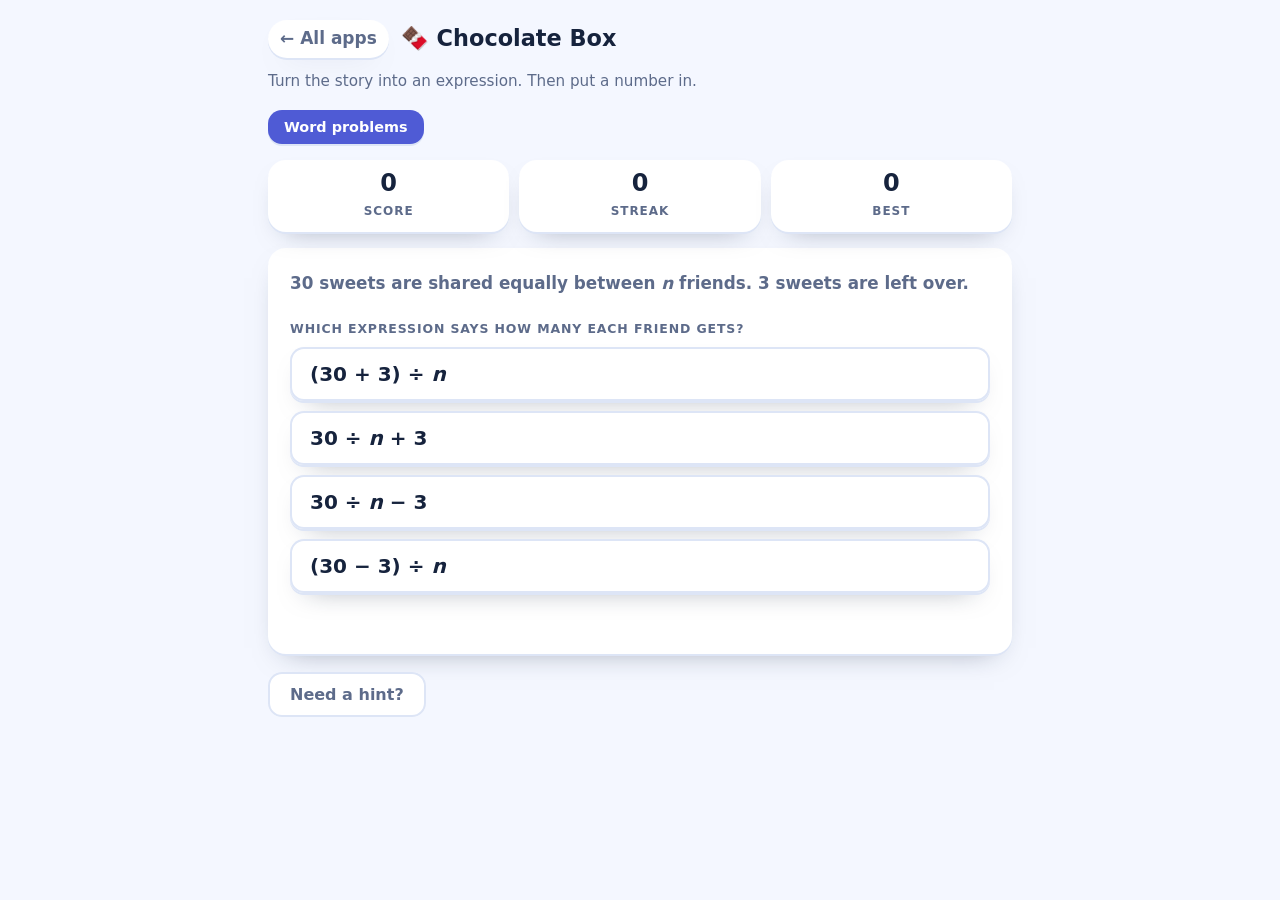
==== apps/chocolate-box.html @ 4746f77a "feat: HCF Detective and Chocolate Box, and act on the Fable review The hub advertised four apps that" ====
<!doctype html>
<html lang="en">
<head>
<meta charset="utf-8">
<meta name="viewport" content="width=device-width, initial-scale=1">
<title>Chocolate Box · mathlab</title>
<link rel="stylesheet" href="../shared/theme.css">
</head>
<body>
<main class="wrap">
  <div class="topbar">
    <a class="back" href="../index.html">← All apps</a>
    <h1>🍫 Chocolate Box</h1>
    <p class="tagline">Turn the story into an expression. Then put a number in.</p>
  </div>
  <div id="game"></div>
</main>

<script src="../shared/engine.js"></script>
<script>
MathLab.app('chocolate-box', {
  emoji: '🍫',
  title: 'Chocolate Box',
  tagline: 'Turn the story into an expression. Then put a number in.',
  blurb: 'Word problems: write the expression first, then work out the number.',

  build() {
  const { rnd, pick, shuffle, mathHTML } = MathLab;

  /* Each story gives the right expression and the wrong ones people actually write.
     Offering the real mistakes as choices is the point: a blank box tells you nothing
     about which idea is broken, a chosen distractor tells you exactly. */

  function chocolates() {
    const N = pick([12, 16, 20, 24, 30]);
    return {
      story: 'There are <b>' + N + '</b> chocolates in a box. Aislin eats <i class="var">x</i> of them.',
      ask: 'Which expression says how many are <b>left</b>?',
      right: { text: N + ' − x', f: (x) => N - x },
      wrong: [
        { text: 'x − ' + N, f: (x) => x - N, why: 'That is the wrong way round — it gives a negative answer.' },
        { text: N + ' + x', f: (x) => N + x, why: 'Eating them makes the number go down, not up.' },
        { text: N + ' ÷ x', f: (x) => N / x, why: 'Nothing here is being shared out.' },
      ],
      value: rnd(3, 9),
      letter: 'x',
    };
  }

  function halfOfTheRest() {
    const N = pick([16, 20, 24, 28]);
    return {
      story: 'There are <b>' + N + '</b> chocolates. Aislin eats <i class="var">x</i>. ' +
             'Brindi then eats <b>half</b> of the ones that are left.',
      ask: 'Which expression says how many <b>Brindi</b> eats?',
      right: { text: '(' + N + ' − x) ÷ 2', f: (x) => (N - x) / 2 },
      wrong: [
        { text: N + ' − x ÷ 2', f: (x) => N - x / 2, why: 'Without the bracket, only the x gets halved.' },
        { text: N + ' ÷ 2 − x', f: (x) => N / 2 - x, why: 'That halves the box first, before Aislin eats.' },
        { text: '(' + N + ' + x) ÷ 2', f: (x) => (N + x) / 2, why: 'Aislin eating makes the pile smaller.' },
      ],
      value: pick([4, 8, 10, 14]).valueOf() <= N ? pick([4, 8, 10]) : 4,
      letter: 'x',
    };
  }

  function change() {
    const price = rnd(2, 6);
    const paid = pick([20, 50]);
    return {
      story: 'A bag of sweets costs <b>$' + price + '</b>. You buy <i class="var">n</i> bags ' +
             'and pay with a <b>$' + paid + '</b> note.',
      ask: 'Which expression says your <b>change</b>?',
      right: { text: paid + ' − ' + price + 'n', f: (n) => paid - price * n },
      wrong: [
        { text: price + 'n − ' + paid, f: (n) => price * n - paid, why: 'Wrong way round — the note is bigger than the bill.' },
        { text: paid + ' − ' + price + ' + n', f: (n) => paid - price + n, why: 'The price has to be multiplied by how many bags.' },
        { text: '(' + paid + ' − ' + price + ')n', f: (n) => (paid - price) * n, why: 'Only the bags are multiplied, not the change.' },
      ],
      value: rnd(2, 5),
      letter: 'n',
    };
  }

  function perimeter() {
    const less = rnd(2, 6);
    return {
      story: 'A rectangle is <i class="var">x</i> cm long. It is <b>' + less +
             ' cm shorter</b> than that across.',
      ask: 'Which expression says the <b>perimeter</b>?',
      right: { text: '4x − ' + 2 * less, f: (x) => 4 * x - 2 * less },
      wrong: [
        { text: '2x − ' + less, f: (x) => 2 * x - less, why: 'That is only one long side and one short side.' },
        { text: '4x − ' + less, f: (x) => 4 * x - less, why: 'There are two short sides, so the ' + less + ' comes off twice.' },
        { text: 'x(x − ' + less + ')', f: (x) => x * (x - less), why: 'That is the area, not the distance round.' },
      ],
      value: rnd(5, 12),
      letter: 'x',
    };
  }

  function sharing() {
    const N = pick([24, 30, 36, 40]);
    const left = rnd(2, 5);
    return {
      story: '<b>' + N + '</b> sweets are shared equally between <i class="var">n</i> friends. ' +
             '<b>' + left + '</b> sweets are left over.',
      ask: 'Which expression says how many each friend gets?',
      right: { text: '(' + N + ' − ' + left + ') ÷ n', f: (n) => (N - left) / n },
      wrong: [
        { text: N + ' ÷ n − ' + left, f: (n) => N / n - left, why: 'The leftovers come off the whole pile, before sharing.' },
        { text: N + ' ÷ n + ' + left, f: (n) => N / n + left, why: 'The leftovers are not given to anyone.' },
        { text: '(' + N + ' + ' + left + ') ÷ n', f: (n) => (N + left) / n, why: 'There are fewer to share, not more.' },
      ],
      value: pick([1, 2, 5, 7].filter((d) => (N - left) % d === 0)) || 1,
      letter: 'n',
    };
  }

  const STORIES = [chocolates, halfOfTheRest, change, perimeter, sharing];

  function round() {
    const s = pick(STORIES)();
    const options = shuffle([{ ...s.right, ok: true }, ...s.wrong.map((w) => ({ ...w, ok: false }))]);

    return {
      prompt: s.story,
      question: '',
      hint: 'Read it again one clause at a time, and write down what each clause does. ' +
            'If something happens to a whole amount, that amount needs a bracket round it.',
      solution: s.right.text,

      mount(stage, submit) {
        let picked = null;

        stage.innerHTML = `
          <p class="piece-label" data-ask></p>
          <div class="options" data-options></div>
          <p class="why-line" data-why> </p>
        `;
        stage.querySelector('[data-ask]').innerHTML = s.ask;

        const box = stage.querySelector('[data-options]');
        const why = stage.querySelector('[data-why]');

        const buttons = options.map((opt) => {
          const b = document.createElement('button');
          b.type = 'button';
          b.className = 'option';
          b.innerHTML = mathHTML(opt.text);
          b.addEventListener('click', () => choose(opt, b));
          box.appendChild(b);
          return b;
        });

        function choose(opt, btn) {
          if (picked) return;
          picked = opt;

          buttons.forEach((b, i) => {
            b.disabled = true;
            if (options[i].ok) b.classList.add('hit');
            else if (b === btn) b.classList.add('miss');
          });

          why.className = 'why-line ' + (opt.ok ? 'good' : 'bad');
          why.innerHTML = opt.ok
            ? 'Yes — now put a number in.'
            : opt.why + ' The expression is <b>' + mathHTML(s.right.text) + '</b>.';

          askValue(opt.ok);
        }

        /* Second half: the expression is only useful if you can actually use it. */
        function askValue(cleanSoFar) {
          const want = s.right.f(s.value);

          const box2 = document.createElement('div');
          box2.className = 'banned';
          box2.innerHTML =
            '<b>Now use it</b><p>Work out the answer when <i class="var">' + s.letter +
            '</i> = <b>' + s.value + '</b>, using ' + mathHTML(s.right.text) + '.</p>' +
            '<div data-stage2></div>';
          stage.appendChild(box2);

          MathLab.textAnswer(box2.querySelector('[data-stage2]'), (ok) => {
            const line = document.createElement('p');
            line.className = 'why-line ' + (ok ? 'good' : 'bad');
            line.innerHTML = ok
              ? 'Correct — ' + s.right.text.replace(new RegExp(s.letter, 'g'), s.value) + ' = ' + want + '.'
              : 'It comes to <b>' + want + '</b>: ' +
                s.right.text.replace(new RegExp(s.letter, 'g'), s.value) + '.';
            box2.appendChild(line);

            const bridge = document.createElement('div');
            bridge.className = 'bridge';
            bridge.innerHTML =
              '<b>Written down</b><div class="written">' + mathHTML(s.right.text) +
              ',&nbsp; when ' + mathHTML(s.letter) + ' = ' + s.value + ' this is ' + want + '</div>';
            stage.appendChild(bridge);

            submit(ok && cleanSoFar);
          }, {
            placeholder: 'number',
            check: (raw) => {
              const n = Number(raw.replace(/[−–—]/g, '-').trim());
              return Number.isFinite(n) && Math.abs(n - want) < 1e-9;
            },
          });
        }
      },
    };
  }

  return [{ name: 'Word problems', make: round }];
  },
});
</script>
<script>MathLab.run('chocolate-box');</script>
</body>
</html>
---- shared/theme.css ----
/* mathlab shared theme — bright, big, kid-friendly. No framework, no build. */

:root {
  --bg: #f4f7ff;
  --card: #ffffff;
  --ink: #16233d;
  --muted: #5d6b8a;
  --line: #dde5f6;
  --brand: #4f5bd5;
  --brand-soft: #eaecff;
  --good: #12a05c;
  --good-soft: #e2f7ec;
  --bad: #d94848;
  --bad-soft: #fdeaea;
  --warn: #e08a13;
  --warn-soft: #fdf2e0;
  --field: #fbfcff;
  --on-brand: #ffffff;
  --shadow-tint: rgba(22, 35, 61, .5);
  --glow-on: rgba(224, 138, 19, .45);
  --glow-off: rgba(224, 138, 19, 0);
  --radius: 18px;
  --shadow: 0 2px 0 var(--line), 0 12px 28px -18px var(--shadow-tint);
  --font: "Nunito", "Avenir Next", "Segoe UI", system-ui, sans-serif;
  --mono: "SF Mono", ui-monospace, "Cascadia Mono", Menlo, monospace;
}

* { box-sizing: border-box; }

body {
  margin: 0;
  background: var(--bg);
  color: var(--ink);
  font-family: var(--font);
  font-size: 17px;
  line-height: 1.5;
  -webkit-text-size-adjust: 100%;
}

.wrap {
  max-width: 780px;
  margin: 0 auto;
  padding: 20px 18px 64px;
}

/* ---------- top bar ---------- */

.topbar {
  display: flex;
  align-items: center;
  gap: 12px;
  flex-wrap: wrap;
  margin-bottom: 18px;
}

.topbar h1 {
  font-size: 1.4rem;
  margin: 0;
  flex: 1 1 auto;
}

.topbar .tagline {
  width: 100%;
  margin: 0;
  color: var(--muted);
  font-size: .95rem;
}

.back {
  color: var(--muted);
  text-decoration: none;
  font-weight: 700;
  padding: 6px 12px;
  border-radius: 999px;
  background: var(--card);
  box-shadow: var(--shadow);
}

.back:hover { color: var(--brand); }

/* ---------- scoreboard ---------- */

.scoreboard {
  display: flex;
  gap: 10px;
  margin-bottom: 16px;
}

.stat {
  flex: 1;
  background: var(--card);
  border-radius: var(--radius);
  box-shadow: var(--shadow);
  padding: 10px 14px;
  text-align: center;
}

.stat b {
  display: block;
  font-size: 1.5rem;
  line-height: 1.1;
  font-variant-numeric: tabular-nums;
}

.stat span {
  font-size: .75rem;
  text-transform: uppercase;
  letter-spacing: .08em;
  color: var(--muted);
  font-weight: 700;
}

/* ---------- cards ---------- */

.card {
  background: var(--card);
  border-radius: var(--radius);
  box-shadow: var(--shadow);
  padding: 22px;
  margin-bottom: 16px;
}

.prompt {
  font-size: 1.05rem;
  color: var(--muted);
  margin: 0 0 10px;
  font-weight: 700;
}

.question {
  font-size: clamp(1.7rem, 6vw, 2.4rem);
  font-weight: 800;
  letter-spacing: .01em;
  margin: 0;
  overflow-x: auto;
}

.question .var { font-style: italic; }

.given {
  display: flex;
  flex-wrap: wrap;
  gap: 8px;
  margin: 14px 0 0;
  padding: 0;
  list-style: none;
}

.given li {
  background: var(--brand-soft);
  color: var(--brand);
  font-weight: 800;
  padding: 6px 14px;
  border-radius: 999px;
  font-size: 1.05rem;
}

/* ---------- inputs / buttons ---------- */

.answer-row {
  display: flex;
  gap: 10px;
  margin-top: 18px;
  flex-wrap: wrap;
}

input[type="text"] {
  flex: 1 1 180px;
  min-width: 0;
  font: 800 1.5rem/1.2 var(--mono);
  padding: 12px 16px;
  border: 2px solid var(--line);
  border-radius: 14px;
  background: var(--field);
  color: var(--ink);
}

input[type="text"]:focus {
  outline: none;
  border-color: var(--brand);
}

button {
  font: 800 1rem var(--font);
  padding: 13px 22px;
  border: none;
  border-radius: 14px;
  background: var(--brand);
  color: var(--on-brand);
  cursor: pointer;
}

button:hover { filter: brightness(1.08); }
button:active { transform: translateY(1px); }
button:disabled { opacity: .45; cursor: not-allowed; }

button.ghost {
  background: var(--card);
  color: var(--muted);
  box-shadow: inset 0 0 0 2px var(--line);
}

/* ---------- term chips (tap-to-select games) ---------- */

.chips {
  display: flex;
  flex-wrap: wrap;
  gap: 10px;
  margin: 6px 0 0;
}

.chip {
  font: 800 1.35rem var(--font);
  padding: 10px 18px;
  border-radius: 14px;
  border: 2px solid var(--line);
  background: var(--field);
  color: var(--ink);
  cursor: pointer;
}

.chip[aria-pressed="true"] {
  border-color: var(--brand);
  background: var(--brand-soft);
  color: var(--brand);
}

.chip.target {
  border-color: var(--warn);
  background: var(--warn-soft);
  color: var(--warn);
  cursor: default;
  animation: glow 1.4s ease-in-out infinite;
}

.chip.hit { border-color: var(--good); background: var(--good-soft); color: var(--good); }
.chip.miss { border-color: var(--bad); background: var(--bad-soft); color: var(--bad); }

@keyframes glow {
  0%, 100% { box-shadow: 0 0 0 0 var(--glow-on); }
  50% { box-shadow: 0 0 0 8px var(--glow-off); }
}

@media (prefers-reduced-motion: reduce) {
  .chip.target { animation: none; }
}

/* ---------- feedback ---------- */

.feedback {
  border-radius: var(--radius);
  padding: 16px 20px;
  font-weight: 700;
  margin-bottom: 16px;
}

.feedback[hidden] { display: none; }
.feedback.good { background: var(--good-soft); color: var(--good); }
.feedback.bad { background: var(--bad-soft); color: var(--bad); }
.feedback .why {
  display: block;
  font-weight: 600;
  color: var(--ink);
  margin-top: 6px;
  font-size: .95rem;
}

.hint {
  background: var(--warn-soft);
  color: var(--ink);
  border-radius: var(--radius);
  padding: 14px 20px;
  margin-bottom: 16px;
  font-size: .95rem;
}

.hint[hidden] { display: none; }
.hint b { color: var(--warn); }

/* ---------- level picker ---------- */

.levels {
  display: flex;
  gap: 8px;
  flex-wrap: wrap;
  margin-bottom: 16px;
}

.levels button {
  background: var(--card);
  color: var(--muted);
  box-shadow: var(--shadow);
  padding: 9px 16px;
  font-size: .9rem;
}

.levels button[aria-pressed="true"] {
  background: var(--brand);
  color: var(--on-brand);
}

/* ---------- hub grid ---------- */

.grid {
  display: grid;
  grid-template-columns: repeat(auto-fill, minmax(230px, 1fr));
  gap: 14px;
}

a.tile {
  display: block;
  text-decoration: none;
  color: inherit;
  background: var(--card);
  border-radius: var(--radius);
  box-shadow: var(--shadow);
  padding: 20px;
}

a.tile:hover { transform: translateY(-2px); }
a.tile .emoji { font-size: 2rem; display: block; }
a.tile h2 { font-size: 1.1rem; margin: 8px 0 4px; }
a.tile p { margin: 0; color: var(--muted); font-size: .9rem; }

.tile.soon {
  opacity: .55;
  pointer-events: none;
}

.tile.soon::after {
  content: "coming soon";
  display: inline-block;
  margin-top: 10px;
  font-size: .7rem;
  font-weight: 800;
  text-transform: uppercase;
  letter-spacing: .08em;
  color: var(--muted);
}

/* ---------- inline fractions ---------- */

.frac {
  display: inline-flex;
  flex-direction: column;
  align-items: center;
  vertical-align: middle;
  margin: 0 .18em;
  font-size: .78em;
  line-height: 1.15;
}

.frac .num { border-bottom: .09em solid currentColor; padding: 0 .3em .05em; }
.frac .den { padding: .05em .3em 0; }

/* ---------- dark theme ----------
   Only tokens are redefined; every component above styles through them. The bare :root
   block holds the complete light palette, so the un-stamped "system" state resolves too. */

@media (prefers-color-scheme: dark) {
  :root:not([data-theme="light"]) {
    --bg: #10141f;
    --card: #1a2030;
    --ink: #e8edf9;
    --muted: #9aa8c4;
    --line: #2b3550;
    --brand: #8f9bff;
    --brand-soft: #262f4d;
    --good: #4fd396;
    --good-soft: #1b3a2e;
    --bad: #ff7d7d;
    --bad-soft: #3d2226;
    --warn: #f0ae4e;
    --warn-soft: #3a2e1a;
    --field: #141a28;
    --on-brand: #10141f;
    --shadow-tint: rgba(0, 0, 0, .75);
    --glow-on: rgba(240, 174, 78, .4);
    --glow-off: rgba(240, 174, 78, 0);
  }
}

:root[data-theme="dark"] {
  --bg: #10141f;
  --card: #1a2030;
  --ink: #e8edf9;
  --muted: #9aa8c4;
  --line: #2b3550;
  --brand: #8f9bff;
  --brand-soft: #262f4d;
  --good: #4fd396;
  --good-soft: #1b3a2e;
  --bad: #ff7d7d;
  --bad-soft: #3d2226;
  --warn: #f0ae4e;
  --warn-soft: #3a2e1a;
  --field: #141a28;
  --on-brand: #10141f;
  --shadow-tint: rgba(0, 0, 0, .75);
  --glow-on: rgba(240, 174, 78, .4);
  --glow-off: rgba(240, 174, 78, 0);
}

/* ---------- expressions you can operate on ---------- */

.expr {
  display: flex;
  flex-wrap: wrap;
  align-items: center;
  gap: 6px;
  margin: 4px 0 18px;
}

/* The joint is the whole point: + and - are seams between blocks, not instructions. */
.joint {
  font: 800 1.6rem var(--font);
  color: var(--muted);
  padding: 0 2px;
  transition: color .15s, transform .15s;
}

.joint.blocked {
  color: var(--bad);
  transform: scale(1.35);
}

.chip.picked {
  border-color: var(--brand);
  background: var(--brand-soft);
  color: var(--brand);
  transform: translateY(-3px);
}

.chip .coeff { font-variant-numeric: tabular-nums; }

.chip.shake { animation: shake .34s; }

@keyframes shake {
  10%, 90% { transform: translateX(-2px); }
  20%, 80% { transform: translateX(4px); }
  30%, 50%, 70% { transform: translateX(-6px); }
  40%, 60% { transform: translateX(6px); }
}

.chip.fused { animation: fuse .38s; }

@keyframes fuse {
  0% { transform: scale(1); }
  45% { transform: scale(1.22); border-color: var(--good); }
  100% { transform: scale(1); }
}

@media (prefers-reduced-motion: reduce) {
  .chip.shake, .chip.fused { animation: none; }
}

/* why a move was refused, or what a merge just did */
.why-line {
  min-height: 1.5em;
  font-weight: 700;
  font-size: .95rem;
  color: var(--muted);
  margin: 0 0 12px;
}

.why-line.bad { color: var(--bad); }
.why-line.good { color: var(--good); }

/* the game -> paper bridge. Never let a round end without it. */
.bridge {
  background: var(--brand-soft);
  border-radius: var(--radius);
  padding: 14px 18px;
  margin-top: 16px;
}

.bridge b {
  display: block;
  font-size: .72rem;
  text-transform: uppercase;
  letter-spacing: .09em;
  color: var(--brand);
  margin-bottom: 6px;
}

.bridge .written {
  font-size: 1.25rem;
  font-weight: 800;
  color: var(--ink);
  overflow-x: auto;
}

/* ---------- the one idea, stated once on the hub ---------- */

.idea {
  background: var(--card);
  border-radius: var(--radius);
  box-shadow: var(--shadow);
  border-left: 5px solid var(--brand);
  padding: 18px 22px;
  margin-bottom: 18px;
}

.idea b {
  display: block;
  font-size: .72rem;
  text-transform: uppercase;
  letter-spacing: .09em;
  color: var(--brand);
  margin-bottom: 8px;
}

.idea p { margin: 0 0 8px; max-width: 62ch; }
.idea p:last-child { margin-bottom: 0; }
.idea em { font-style: italic; }

.idea .op {
  font-weight: 800;
  color: var(--warn);
  padding: 0 1px;
}

/* ---------- step builder ---------- */

.chip-label {
  display: inline-block;
  font-size: .7rem;
  font-weight: 800;
  text-transform: uppercase;
  letter-spacing: .09em;
  color: var(--brand);
  background: var(--brand-soft);
  padding: 4px 12px;
  border-radius: 999px;
  margin: 0 0 14px;
}

/* the working builds downwards — this is the thing she takes to paper */
ol.working {
  list-style: none;
  margin: 0 0 14px;
  padding: 0;
  display: flex;
  flex-direction: column;
  gap: 6px;
}

ol.working li {
  font-size: 1.35rem;
  font-weight: 800;
  color: var(--muted);
  padding: 6px 12px;
  border-left: 3px solid var(--line);
  overflow-x: auto;
}

ol.working li.now {
  color: var(--ink);
  border-left-color: var(--brand);
  font-size: clamp(1.5rem, 5.5vw, 2rem);
}

.moves {
  display: flex;
  flex-wrap: wrap;
  gap: 10px;
  margin-top: 4px;
}

button.move {
  background: var(--card);
  color: var(--ink);
  box-shadow: inset 0 0 0 2px var(--line), var(--shadow);
  font-size: 1rem;
  padding: 14px 20px;
}

button.move:hover { box-shadow: inset 0 0 0 2px var(--brand), var(--shadow); }

button.move.done {
  background: var(--good-soft);
  color: var(--good);
  box-shadow: inset 0 0 0 2px var(--good-soft), var(--shadow);
}

.bridge .process {
  margin: 10px 0 0;
  font-size: .9rem;
  font-weight: 700;
  color: var(--muted);
}

/* ---------- banned values: the second half of a fraction question ---------- */

.banned {
  background: var(--warn-soft);
  border-radius: var(--radius);
  padding: 16px 20px;
  margin-top: 16px;
}

.banned b {
  display: block;
  font-size: .72rem;
  text-transform: uppercase;
  letter-spacing: .09em;
  color: var(--warn);
  margin-bottom: 6px;
}

.banned p { margin: 0 0 12px; font-size: .95rem; }
.banned .chips { margin: 0; }
.banned .chip { font-size: 1.1rem; padding: 8px 14px; }
.banned .answer-row { margin-top: 14px; }
.banned .why-line { margin: 10px 0 0; }

/* ---------- HCF pieces + word-problem options ---------- */

.piece-label {
  font-size: .78rem;
  font-weight: 800;
  text-transform: uppercase;
  letter-spacing: .07em;
  color: var(--muted);
  margin: 0 0 8px;
}

.hcf-and {
  display: inline-block;
  font-size: .8rem;
  font-weight: 800;
  text-transform: uppercase;
  letter-spacing: .08em;
  color: var(--muted);
  margin: 0 14px;
  vertical-align: middle;
}

.chip.quiet {
  opacity: .7;
  cursor: default;
  border-style: dashed;
}

.chips + .piece-label { margin-top: 20px; }

.options {
  display: flex;
  flex-direction: column;
  gap: 10px;
  margin-bottom: 4px;
}

button.option {
  text-align: left;
  font: 800 1.25rem var(--font);
  background: var(--card);
  color: var(--ink);
  box-shadow: inset 0 0 0 2px var(--line), var(--shadow);
  padding: 15px 20px;
}

button.option:hover:not(:disabled) { box-shadow: inset 0 0 0 2px var(--brand), var(--shadow); }
button.option.hit { box-shadow: inset 0 0 0 2px var(--good); background: var(--good-soft); color: var(--good); }
button.option.miss { box-shadow: inset 0 0 0 2px var(--bad); background: var(--bad-soft); color: var(--bad); }
button.option:disabled { opacity: 1; }

/* the story sits in the prompt slot and needs room to breathe */
.prompt { line-height: 1.55; }
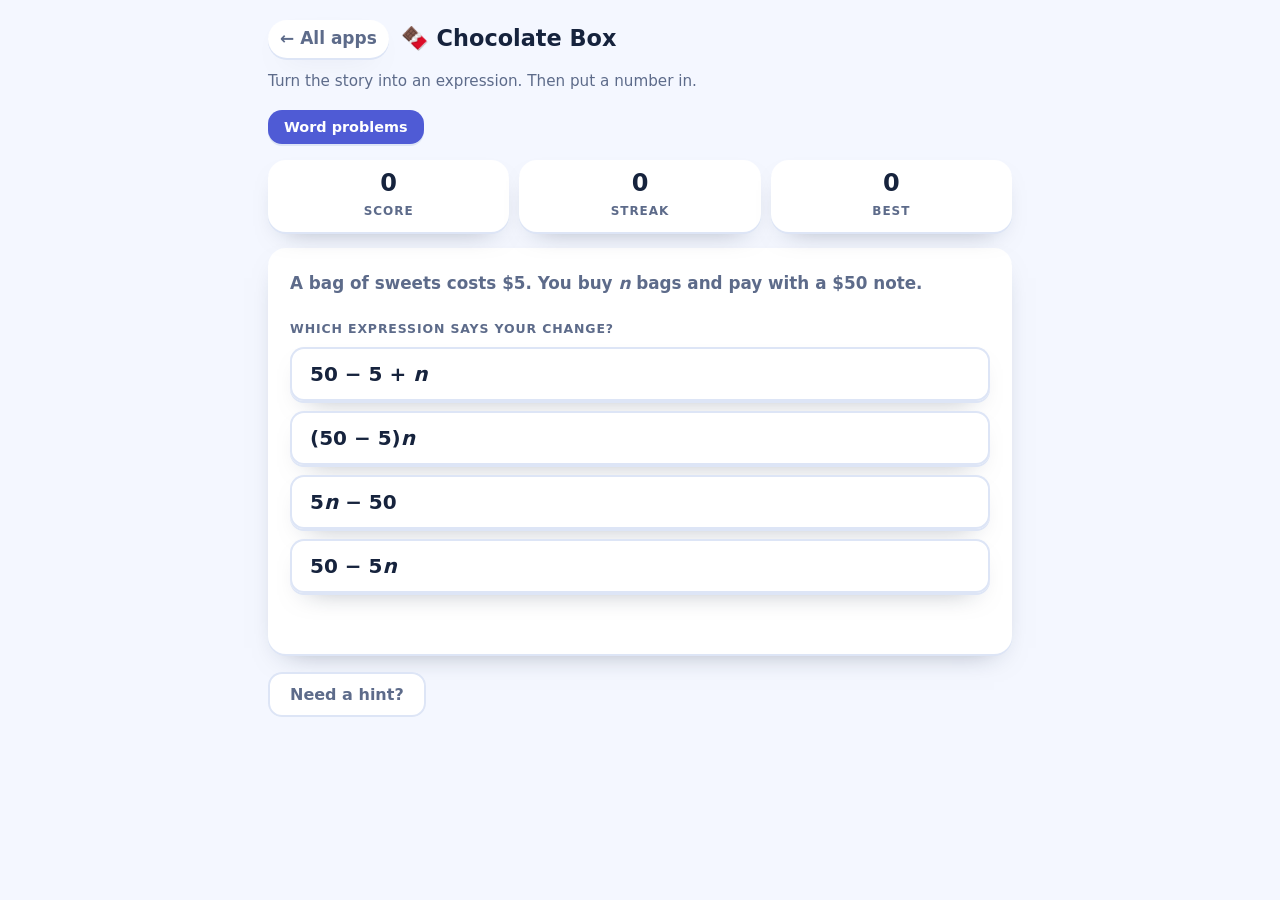
==== commit f3af785c: "fix(phone): version shared files so a deploy never mixes old CSS with new code On a real iPhone the " ====
--- a/apps/chocolate-box.html
+++ b/apps/chocolate-box.html
@@ -4,7 +4,7 @@
 <meta charset="utf-8">
 <meta name="viewport" content="width=device-width, initial-scale=1">
 <title>Chocolate Box · mathlab</title>
-<link rel="stylesheet" href="../shared/theme.css">
+<link rel="stylesheet" href="../shared/theme.css?v=5888ae40">
 </head>
 <body>
 <main class="wrap">
@@ -16,7 +16,7 @@
   <div id="game"></div>
 </main>
 
-<script src="../shared/engine.js"></script>
+<script src="../shared/engine.js?v=fa8318bc"></script>
 <script>
 MathLab.app('chocolate-box', {
   emoji: '🍫',
--- a/shared/theme.css
+++ b/shared/theme.css
@@ -27,6 +27,10 @@
 
 * { box-sizing: border-box; }
 
+/* The phone layout gives every button display: inline-flex, which beats the browser's own
+   [hidden] rule — so "Next question" showed before she had answered. Hidden means hidden. */
+[hidden] { display: none !important; }
+
 body {
   margin: 0;
   background: var(--bg);
@@ -322,21 +326,6 @@
 a.tile h2 { font-size: 1.1rem; margin: 8px 0 4px; }
 a.tile p { margin: 0; color: var(--muted); font-size: .9rem; }
 
-.tile.soon {
-  opacity: .55;
-  pointer-events: none;
-}
-
-.tile.soon::after {
-  content: "coming soon";
-  display: inline-block;
-  margin-top: 10px;
-  font-size: .7rem;
-  font-weight: 800;
-  text-transform: uppercase;
-  letter-spacing: .08em;
-  color: var(--muted);
-}
 
 /* ---------- inline fractions ---------- */
 
@@ -667,3 +656,271 @@
 
 /* the story sits in the prompt slot and needs room to breathe */
 .prompt { line-height: 1.55; }
+
+/* ---------- predict the result ---------- */
+
+.predict {
+  background: var(--brand-soft);
+  border-radius: var(--radius);
+  padding: 16px 20px;
+  margin-bottom: 14px;
+}
+
+.predict b {
+  display: block;
+  font-size: .72rem;
+  text-transform: uppercase;
+  letter-spacing: .09em;
+  color: var(--brand);
+  margin-bottom: 10px;
+}
+
+.predict .options { gap: 8px; }
+.predict button.option { font-size: 1.15rem; padding: 13px 18px; }
+
+/* ==================================================================
+   Phones. Measured at 390–500px: the level picker wrapped to two or
+   three rows and the scoreboard took another 64px, so 44% of the
+   screen was gone before any maths appeared, and every tap target was
+   35–37px against the 44px guideline. The maths is the point; the
+   chrome around it gets out of the way.
+   ================================================================== */
+
+@media (max-width: 620px) {
+  .wrap { padding: 12px 14px 56px; }
+
+  .topbar { gap: 8px; margin-bottom: 12px; }
+  .topbar h1 { font-size: 1.15rem; }
+  .topbar .tagline { font-size: .88rem; }
+
+  /* one swipeable row instead of three stacked ones */
+  .levels {
+    flex-wrap: nowrap;
+    overflow-x: auto;
+    scroll-snap-type: x proximity;
+    -webkit-overflow-scrolling: touch;
+    scrollbar-width: none;
+    /* No full-bleed negative margin: it makes the strip wider than the viewport, and the
+       whole page then scrolls sideways instead of just the strip. */
+    margin: 0 0 12px;
+    padding: 2px 0 6px;
+  }
+
+  .levels::-webkit-scrollbar { display: none; }
+
+  .levels button {
+    flex: 0 0 auto;
+    scroll-snap-align: start;
+    min-height: 44px;
+  }
+
+  /* the score is not the point — keep it, shrink it */
+  .scoreboard { gap: 6px; margin-bottom: 12px; }
+  .stat { padding: 7px 8px; }
+  .stat b { font-size: 1.15rem; }
+  .stat span { font-size: .6rem; letter-spacing: .06em; }
+
+  .card { padding: 16px 15px; }
+  .prompt { font-size: .98rem; }
+
+  /* everything you tap clears 44px */
+  button,
+  .back { min-height: 46px; display: inline-flex; align-items: center; justify-content: center; }
+  .chip { min-height: 44px; display: inline-flex; align-items: center; }
+  button.move { width: 100%; }
+  /* inline-flex turns every bit of maths markup into a flex item and eats the spaces
+     between them: "2x − 6y = 6" rendered as "2x− 6y= 6". Options hold maths — keep them block. */
+  button.option { display: block; }
+  .moves { gap: 8px; }
+
+  ol.working li { font-size: 1.15rem; padding: 4px 10px; }
+  ol.working li.now { font-size: clamp(1.4rem, 7vw, 1.9rem); }
+
+  .bridge, .banned, .predict, .idea { padding: 14px 16px; }
+  .bridge .written { font-size: 1.05rem; }
+
+  .feedback, .hint { padding: 13px 16px; }
+  .answer-row { margin-top: 14px; }
+  input[type="text"] { font-size: 1.25rem; min-height: 48px; }
+}
+
+/* very narrow: give the maths every pixel it can have */
+@media (max-width: 400px) {
+  .wrap { padding: 10px 12px 56px; }
+  .stat b { font-size: 1rem; }
+  .question { font-size: clamp(1.45rem, 8vw, 1.9rem); }
+  button.option { font-size: 1.05rem; padding: 13px 14px; }
+}
+
+/* ==================================================================
+   Simultaneous equations chapter: grid, keypad, goal banner, stories.
+   ================================================================== */
+
+/* ---------- coordinate grid ---------- */
+
+.grid-wrap { margin: 4px auto 10px; max-width: 440px; }
+
+.grid-readout {
+  text-align: center;
+  font: 700 .9rem var(--font);
+  color: var(--muted);
+  min-height: 1.6em;
+  margin-bottom: 4px;
+  font-variant-numeric: tabular-nums;
+}
+
+.grid-readout.live { color: var(--brand); font: 800 1.6rem var(--mono); }
+
+.grid-svg {
+  display: block;
+  width: 100%;
+  height: auto;
+  user-select: none;
+  -webkit-user-select: none;
+  -webkit-touch-callout: none;
+}
+
+/* only a grid that wants taps swallows the touch — elsewhere the page still scrolls */
+.grid-svg.tappable { touch-action: none; cursor: crosshair; }
+
+.g-bg { fill: var(--field); }
+.g-grid { stroke: var(--line); stroke-width: 1.2; }
+.g-axis { stroke: var(--muted); stroke-width: 2.4; }
+.g-tick { fill: var(--muted); font-family: var(--font); font-weight: 700; }
+.g-name { fill: var(--ink); font: italic 800 18px var(--font); }
+.g-label { font: 800 17px var(--font); paint-order: stroke; stroke: var(--field); stroke-width: 5px; }
+
+.g-line line { stroke-width: 4.5; stroke-linecap: round; }
+.g-line-a line { stroke: var(--brand); }
+.g-line-a .g-label { fill: var(--brand); }
+.g-line-b line { stroke: var(--warn); }
+.g-line-b .g-label { fill: var(--warn); }
+.g-line-user line { stroke: var(--ink); }
+.g-line-good line { stroke: var(--good); }
+.g-line-bad line { stroke: var(--bad); }
+.g-line-ghost line { stroke: var(--good); opacity: .55; }
+.g-dashed line { stroke-dasharray: 10 8; }
+
+.g-pt circle { stroke: var(--field); stroke-width: 3; }
+.g-pt-user circle { fill: var(--ink); }
+.g-pt-good circle { fill: var(--good); }
+.g-pt-bad circle { fill: var(--bad); }
+.g-pt-given circle { fill: var(--brand); }
+.g-pt-hot circle { fill: var(--warn); }
+.g-pt-hot { animation: pulse 1.3s ease-in-out infinite; transform-box: fill-box; transform-origin: center; }
+.g-pt .g-label { fill: var(--ink); }
+
+@keyframes pulse { 50% { transform: scale(1.35); } }
+@media (prefers-reduced-motion: reduce) { .g-pt-hot { animation: none; } }
+
+.g-cross line { stroke: var(--brand); stroke-width: 1.5; stroke-dasharray: 4 5; }
+.g-cross circle { fill: none; stroke: var(--brand); stroke-width: 3; }
+
+/* equation chips that say which colour is which line */
+.eqs { display: flex; flex-direction: column; gap: 6px; margin: 2px 0 10px; }
+.eqn {
+  font-size: clamp(1.15rem, 4.8vw, 1.45rem);
+  font-weight: 800;
+  padding: 6px 12px;
+  border-radius: 12px;
+  background: var(--field);
+  border-left: 5px solid var(--line);
+  overflow-x: auto;
+}
+.eqn.a { border-left-color: var(--brand); }
+.eqn.b { border-left-color: var(--warn); }
+.eqn .tag { color: var(--muted); font-size: .8em; margin-right: 8px; }
+
+/* ---------- goal banner: the finish line stays on screen ---------- */
+
+.goal {
+  display: flex;
+  flex-wrap: wrap;
+  gap: 6px 14px;
+  align-items: center;
+  background: var(--warn-soft);
+  border-radius: 12px;
+  padding: 8px 12px;
+  margin: 0 0 12px;
+  font-weight: 800;
+}
+.goal b {
+  font-size: .7rem;
+  text-transform: uppercase;
+  letter-spacing: .09em;
+  color: var(--warn);
+}
+.goal .slot { font-size: 1.1rem; color: var(--ink); }
+.goal .slot.done { color: var(--good); }
+
+/* ---------- typed answers with an on-screen keypad ---------- */
+
+.fields { display: flex; flex-direction: column; gap: 8px; margin: 6px 0 8px; }
+.field { display: flex; align-items: center; gap: 10px; }
+.field label { font-weight: 800; font-size: 1.15rem; min-width: 2.2em; text-align: right; }
+.field label.long { min-width: 6.4em; text-align: left; flex: 0 0 auto; font-size: 1rem; white-space: nowrap; }
+.field input[type="text"] { flex: 1 1 auto; font-size: 1.3rem; padding: 10px 14px; }
+.field input.on { border-color: var(--brand); }
+.field input.wrong { border-color: var(--bad); background: var(--bad-soft); }
+.field input.right { border-color: var(--good); background: var(--good-soft); }
+.field .unit { color: var(--muted); font-weight: 700; }
+
+.keypad {
+  display: grid;
+  grid-template-columns: repeat(6, 1fr);
+  gap: 6px;
+  margin: 8px 0 4px;
+}
+.keypad button {
+  padding: 0;
+  min-height: 46px;
+  font: 800 1.2rem var(--font);
+  background: var(--card);
+  color: var(--ink);
+  box-shadow: inset 0 0 0 2px var(--line);
+}
+.keypad button.wide { grid-column: span 2; }
+.keypad button.k-var { font-style: italic; color: var(--brand); }
+.keypad button.k-del { color: var(--bad); }
+
+/* ---------- multi-step rounds ---------- */
+
+.step-prompt { font-weight: 800; margin: 4px 0 10px; }
+ol.working li .tag { font-size: .7em; color: var(--muted); margin-right: 8px; font-weight: 700; }
+.letters { display: flex; flex-wrap: wrap; gap: 6px; margin: 0 0 10px; }
+.letters span {
+  background: var(--brand-soft);
+  color: var(--ink);
+  padding: 4px 12px;
+  border-radius: 999px;
+  font-size: .92rem;
+  font-weight: 700;
+}
+.story { font-size: 1.08rem; line-height: 1.6; margin: 0 0 12px; }
+.story b { color: var(--brand); }
+.checks { font-size: .98rem; font-weight: 700; margin: 8px 0 0; }
+.checks div { padding: 2px 0; }
+.checks .ok { color: var(--good); }
+.checks .no { color: var(--bad); }
+.kind-blurb { display: block; font-size: .85rem; font-weight: 600; color: var(--muted); margin-top: 2px; }
+.figure { display: block; max-width: 300px; width: 100%; margin: 0 auto 12px; }
+.figure text { font: 700 15px var(--font); fill: var(--ink); }
+.figure .shape { fill: var(--brand-soft); stroke: var(--brand); stroke-width: 3; }
+.figure .tick { stroke: var(--brand); stroke-width: 3; }
+
+/* ---------- report ---------- */
+
+.report h3 { margin: 18px 0 8px; font-size: 1rem; }
+.report table { width: 100%; border-collapse: collapse; font-size: .95rem; }
+.report td, .report th { padding: 6px 4px; border-bottom: 1px solid var(--line); text-align: left; }
+.report td.n { text-align: right; font-variant-numeric: tabular-nums; font-weight: 800; }
+.report .bar { height: 8px; border-radius: 4px; background: var(--brand); }
+.summary-big { font-size: 2.2rem; font-weight: 800; margin: 4px 0; }
+
+@media (max-width: 620px) {
+  .keypad button { min-height: 46px; font-size: 1.15rem; }
+  .story { font-size: 1rem; }
+  .goal .slot { font-size: 1rem; }
+}
+
+.opt-body { display: block; }
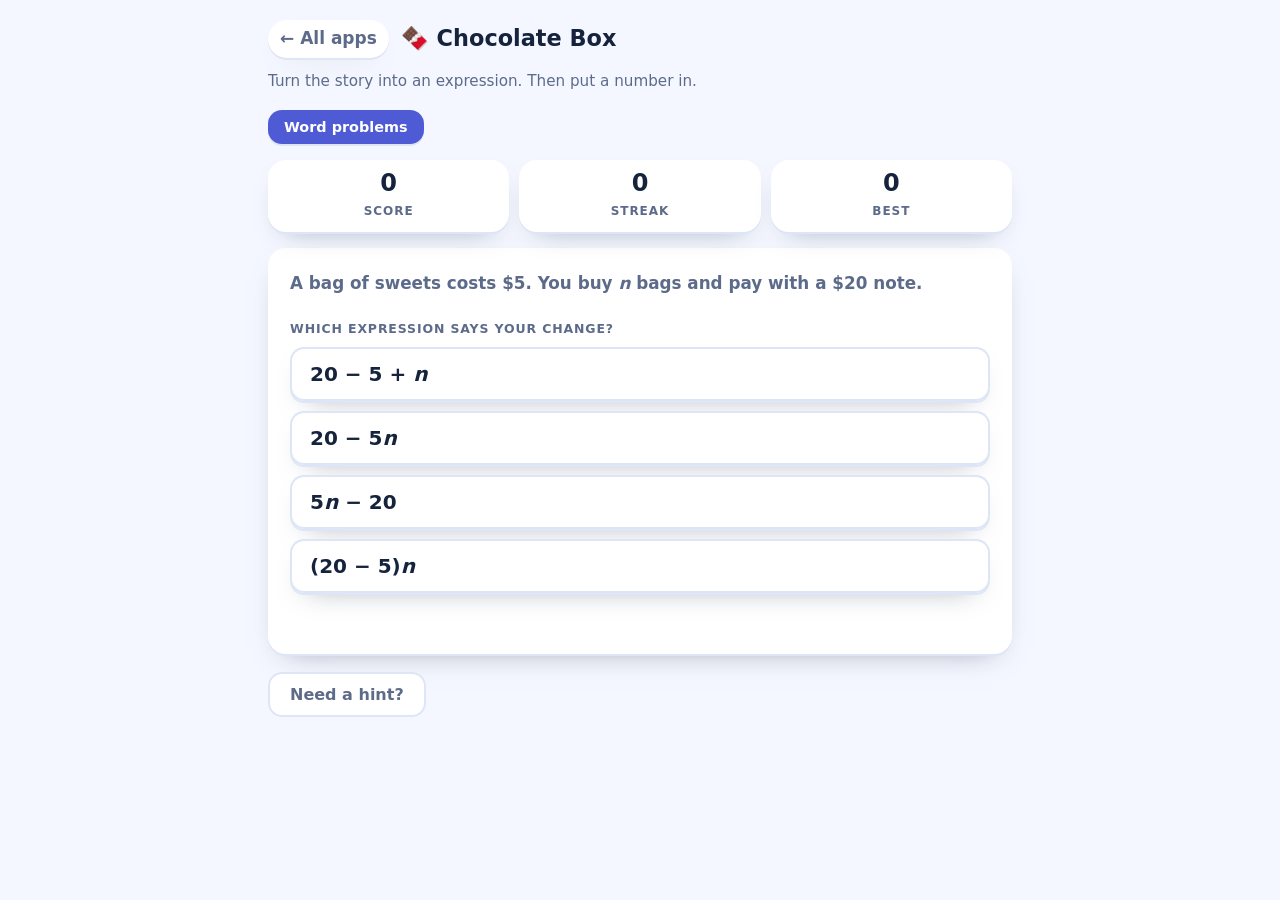
==== commit d34464e5: "feat(learning): every answer explains itself, worked examples, a learning path - A right pick shows " ====
--- a/apps/chocolate-box.html
+++ b/apps/chocolate-box.html
@@ -4,7 +4,7 @@
 <meta charset="utf-8">
 <meta name="viewport" content="width=device-width, initial-scale=1">
 <title>Chocolate Box · mathlab</title>
-<link rel="stylesheet" href="../shared/theme.css?v=5888ae40">
+<link rel="stylesheet" href="../shared/theme.css?v=1129e16b">
 </head>
 <body>
 <main class="wrap">
@@ -16,7 +16,7 @@
   <div id="game"></div>
 </main>
 
-<script src="../shared/engine.js?v=fa8318bc"></script>
+<script src="../shared/engine.js?v=efd654da"></script>
 <script>
 MathLab.app('chocolate-box', {
   emoji: '🍫',
@@ -129,6 +129,9 @@
       hint: 'Read it again one clause at a time, and write down what each clause does. ' +
             'If something happens to a whole amount, that amount needs a bracket round it.',
       solution: s.right.text,
+      rightWhy: 'Each clause of the story became one part of the expression.',
+      explain: '<ol><li>The expression is <b>' + mathHTML(s.right.text) + '</b>.</li>' +
+        s.wrong.map((w) => '<li>Not ' + mathHTML(w.text) + ': ' + w.why + '</li>').join('') + '</ol>',
 
       mount(stage, submit) {
         let picked = null;
@@ -165,7 +168,7 @@
 
           why.className = 'why-line ' + (opt.ok ? 'good' : 'bad');
           why.innerHTML = opt.ok
-            ? 'Yes — now put a number in.'
+            ? 'Yes — ' + mathHTML(s.right.text) + ' does each thing in the story, in order. Now put a number in.'
             : opt.why + ' The expression is <b>' + mathHTML(s.right.text) + '</b>.';
 
           askValue(opt.ok);
--- a/shared/theme.css
+++ b/shared/theme.css
@@ -924,3 +924,35 @@
 }
 
 .opt-body { display: block; }
+
+/* ---------- explanations ---------- */
+
+details.explain {
+  margin-top: 12px;
+  background: var(--card);
+  color: var(--ink);
+  border-radius: 12px;
+  padding: 10px 14px;
+  font-weight: 600;
+}
+details.explain summary {
+  cursor: pointer;
+  font-weight: 800;
+  color: var(--brand);
+  min-height: 32px;
+  display: flex;
+  align-items: center;
+}
+.explain-body { margin-top: 8px; line-height: 1.6; font-size: .98rem; }
+.explain-body ol { margin: 6px 0 0; padding-left: 1.2em; }
+.explain-body li { margin: 4px 0; }
+.explain-body .m { font-weight: 800; white-space: nowrap; }
+
+button.continue { background: var(--good); color: var(--on-brand); }
+
+.worked { margin: 4px 0 6px; }
+.worked-title { display: block; margin-bottom: 8px; }
+ol.worked-steps { margin: 0; padding-left: 1.4em; display: flex; flex-direction: column; gap: 12px; }
+ol.worked-steps li { padding-left: 4px; }
+.w-line { font-size: 1.25rem; font-weight: 800; overflow-x: auto; }
+.w-why { color: var(--muted); font-weight: 600; font-size: .95rem; margin-top: 2px; }
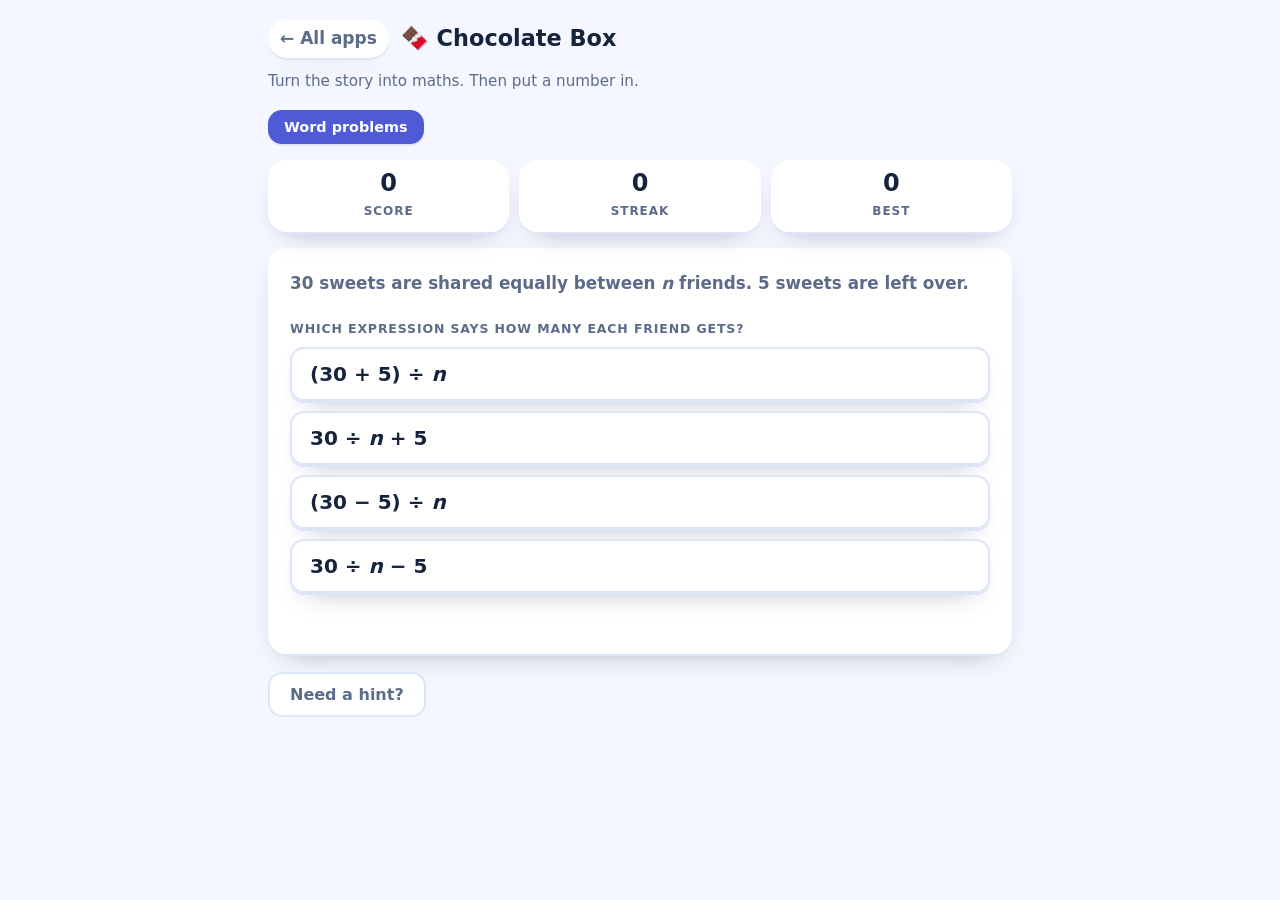
==== commit ef5417d6: "style: plain language everywhere a 14-year-old reads Every prompt, hint, story, feedback line and "H" ====
--- a/apps/chocolate-box.html
+++ b/apps/chocolate-box.html
@@ -11,18 +11,18 @@
   <div class="topbar">
     <a class="back" href="../index.html">← All apps</a>
     <h1>🍫 Chocolate Box</h1>
-    <p class="tagline">Turn the story into an expression. Then put a number in.</p>
+    <p class="tagline">Turn the story into maths. Then put a number in.</p>
   </div>
   <div id="game"></div>
 </main>
 
-<script src="../shared/engine.js?v=efd654da"></script>
+<script src="../shared/engine.js?v=573a6efc"></script>
 <script>
 MathLab.app('chocolate-box', {
   emoji: '🍫',
   title: 'Chocolate Box',
-  tagline: 'Turn the story into an expression. Then put a number in.',
-  blurb: 'Word problems: write the expression first, then work out the number.',
+  tagline: 'Turn the story into maths. Then put a number in.',
+  blurb: 'Word problems. Pick the expression first. Then work out the number.',
 
   build() {
   const { rnd, pick, shuffle, mathHTML } = MathLab;
@@ -38,9 +38,9 @@
       ask: 'Which expression says how many are <b>left</b>?',
       right: { text: N + ' − x', f: (x) => N - x },
       wrong: [
-        { text: 'x − ' + N, f: (x) => x - N, why: 'That is the wrong way round — it gives a negative answer.' },
-        { text: N + ' + x', f: (x) => N + x, why: 'Eating them makes the number go down, not up.' },
-        { text: N + ' ÷ x', f: (x) => N / x, why: 'Nothing here is being shared out.' },
+        { text: 'x − ' + N, f: (x) => x - N, why: 'That is the wrong way round. It gives a negative answer.' },
+        { text: N + ' + x', f: (x) => N + x, why: 'Eating chocolates makes the number go down, not up.' },
+        { text: N + ' ÷ x', f: (x) => N / x, why: 'Nothing is being shared out here.' },
       ],
       value: rnd(3, 9),
       letter: 'x',
@@ -51,13 +51,13 @@
     const N = pick([16, 20, 24, 28]);
     return {
       story: 'There are <b>' + N + '</b> chocolates. Aislin eats <i class="var">x</i>. ' +
-             'Brindi then eats <b>half</b> of the ones that are left.',
+             'Then Brindi eats <b>half</b> of what is left.',
       ask: 'Which expression says how many <b>Brindi</b> eats?',
       right: { text: '(' + N + ' − x) ÷ 2', f: (x) => (N - x) / 2 },
       wrong: [
-        { text: N + ' − x ÷ 2', f: (x) => N - x / 2, why: 'Without the bracket, only the x gets halved.' },
-        { text: N + ' ÷ 2 − x', f: (x) => N / 2 - x, why: 'That halves the box first, before Aislin eats.' },
-        { text: '(' + N + ' + x) ÷ 2', f: (x) => (N + x) / 2, why: 'Aislin eating makes the pile smaller.' },
+        { text: N + ' − x ÷ 2', f: (x) => N - x / 2, why: 'Without a bracket, only the x gets halved.' },
+        { text: N + ' ÷ 2 − x', f: (x) => N / 2 - x, why: 'That halves the box before Aislin eats.' },
+        { text: '(' + N + ' + x) ÷ 2', f: (x) => (N + x) / 2, why: 'Aislin eats some, so the pile gets smaller, not bigger.' },
       ],
       value: pick([4, 8, 10, 14]).valueOf() <= N ? pick([4, 8, 10]) : 4,
       letter: 'x',
@@ -68,14 +68,14 @@
     const price = rnd(2, 6);
     const paid = pick([20, 50]);
     return {
-      story: 'A bag of sweets costs <b>$' + price + '</b>. You buy <i class="var">n</i> bags ' +
-             'and pay with a <b>$' + paid + '</b> note.',
+      story: 'A bag of sweets costs <b>$' + price + '</b>. You buy <i class="var">n</i> bags. ' +
+             'You pay with a <b>$' + paid + '</b> note.',
       ask: 'Which expression says your <b>change</b>?',
       right: { text: paid + ' − ' + price + 'n', f: (n) => paid - price * n },
       wrong: [
-        { text: price + 'n − ' + paid, f: (n) => price * n - paid, why: 'Wrong way round — the note is bigger than the bill.' },
-        { text: paid + ' − ' + price + ' + n', f: (n) => paid - price + n, why: 'The price has to be multiplied by how many bags.' },
-        { text: '(' + paid + ' − ' + price + ')n', f: (n) => (paid - price) * n, why: 'Only the bags are multiplied, not the change.' },
+        { text: price + 'n − ' + paid, f: (n) => price * n - paid, why: 'That is the wrong way round. The note is worth more than the bill.' },
+        { text: paid + ' − ' + price + ' + n', f: (n) => paid - price + n, why: 'Multiply the price by the number of bags.' },
+        { text: '(' + paid + ' − ' + price + ')n', f: (n) => (paid - price) * n, why: 'Only the price gets multiplied by n. The $' + paid + ' does not.' },
       ],
       value: rnd(2, 5),
       letter: 'n',
@@ -85,14 +85,14 @@
   function perimeter() {
     const less = rnd(2, 6);
     return {
-      story: 'A rectangle is <i class="var">x</i> cm long. It is <b>' + less +
-             ' cm shorter</b> than that across.',
+      story: 'A rectangle is <i class="var">x</i> cm long. Its width is <b>' + less +
+             ' cm less</b> than that.',
       ask: 'Which expression says the <b>perimeter</b>?',
       right: { text: '4x − ' + 2 * less, f: (x) => 4 * x - 2 * less },
       wrong: [
-        { text: '2x − ' + less, f: (x) => 2 * x - less, why: 'That is only one long side and one short side.' },
-        { text: '4x − ' + less, f: (x) => 4 * x - less, why: 'There are two short sides, so the ' + less + ' comes off twice.' },
-        { text: 'x(x − ' + less + ')', f: (x) => x * (x - less), why: 'That is the area, not the distance round.' },
+        { text: '2x − ' + less, f: (x) => 2 * x - less, why: 'That is only one long side and one short side. A rectangle has four sides.' },
+        { text: '4x − ' + less, f: (x) => 4 * x - less, why: 'There are two short sides. So take off ' + less + ' twice.' },
+        { text: 'x(x − ' + less + ')', f: (x) => x * (x - less), why: 'That is the area. The perimeter is the distance all the way round.' },
       ],
       value: rnd(5, 12),
       letter: 'x',
@@ -108,9 +108,9 @@
       ask: 'Which expression says how many each friend gets?',
       right: { text: '(' + N + ' − ' + left + ') ÷ n', f: (n) => (N - left) / n },
       wrong: [
-        { text: N + ' ÷ n − ' + left, f: (n) => N / n - left, why: 'The leftovers come off the whole pile, before sharing.' },
-        { text: N + ' ÷ n + ' + left, f: (n) => N / n + left, why: 'The leftovers are not given to anyone.' },
-        { text: '(' + N + ' + ' + left + ') ÷ n', f: (n) => (N + left) / n, why: 'There are fewer to share, not more.' },
+        { text: N + ' ÷ n − ' + left, f: (n) => N / n - left, why: 'Take the leftovers off the whole pile first. Then share.' },
+        { text: N + ' ÷ n + ' + left, f: (n) => N / n + left, why: 'Nobody gets the leftovers. Take them away, do not add them.' },
+        { text: '(' + N + ' + ' + left + ') ÷ n', f: (n) => (N + left) / n, why: 'The leftovers mean fewer to share, not more.' },
       ],
       value: pick([1, 2, 5, 7].filter((d) => (N - left) % d === 0)) || 1,
       letter: 'n',
@@ -126,10 +126,10 @@
     return {
       prompt: s.story,
       question: '',
-      hint: 'Read it again one clause at a time, and write down what each clause does. ' +
-            'If something happens to a whole amount, that amount needs a bracket round it.',
+      hint: 'Read one sentence at a time. Write down what each part does. ' +
+            'If something happens to a whole amount, put a bracket round it.',
       solution: s.right.text,
-      rightWhy: 'Each clause of the story became one part of the expression.',
+      rightWhy: 'Yes! Each part of the story became one part of the expression.',
       explain: '<ol><li>The expression is <b>' + mathHTML(s.right.text) + '</b>.</li>' +
         s.wrong.map((w) => '<li>Not ' + mathHTML(w.text) + ': ' + w.why + '</li>').join('') + '</ol>',
 
@@ -168,7 +168,7 @@
 
           why.className = 'why-line ' + (opt.ok ? 'good' : 'bad');
           why.innerHTML = opt.ok
-            ? 'Yes — ' + mathHTML(s.right.text) + ' does each thing in the story, in order. Now put a number in.'
+            ? 'Yes! ' + mathHTML(s.right.text) + ' does each step of the story in order. Now put a number in.'
             : opt.why + ' The expression is <b>' + mathHTML(s.right.text) + '</b>.';
 
           askValue(opt.ok);
@@ -181,8 +181,8 @@
           const box2 = document.createElement('div');
           box2.className = 'banned';
           box2.innerHTML =
-            '<b>Now use it</b><p>Work out the answer when <i class="var">' + s.letter +
-            '</i> = <b>' + s.value + '</b>, using ' + mathHTML(s.right.text) + '.</p>' +
+            '<b>Now use it</b><p>Find the answer when <i class="var">' + s.letter +
+            '</i> = <b>' + s.value + '</b>. Use ' + mathHTML(s.right.text) + '.</p>' +
             '<div data-stage2></div>';
           stage.appendChild(box2);
 
@@ -190,8 +190,8 @@
             const line = document.createElement('p');
             line.className = 'why-line ' + (ok ? 'good' : 'bad');
             line.innerHTML = ok
-              ? 'Correct — ' + s.right.text.replace(new RegExp(s.letter, 'g'), s.value) + ' = ' + want + '.'
-              : 'It comes to <b>' + want + '</b>: ' +
+              ? 'Correct! ' + s.right.text.replace(new RegExp(s.letter, 'g'), s.value) + ' = ' + want + '.'
+              : 'Not quite. The answer is <b>' + want + '</b>: ' +
                 s.right.text.replace(new RegExp(s.letter, 'g'), s.value) + '.';
             box2.appendChild(line);
 
